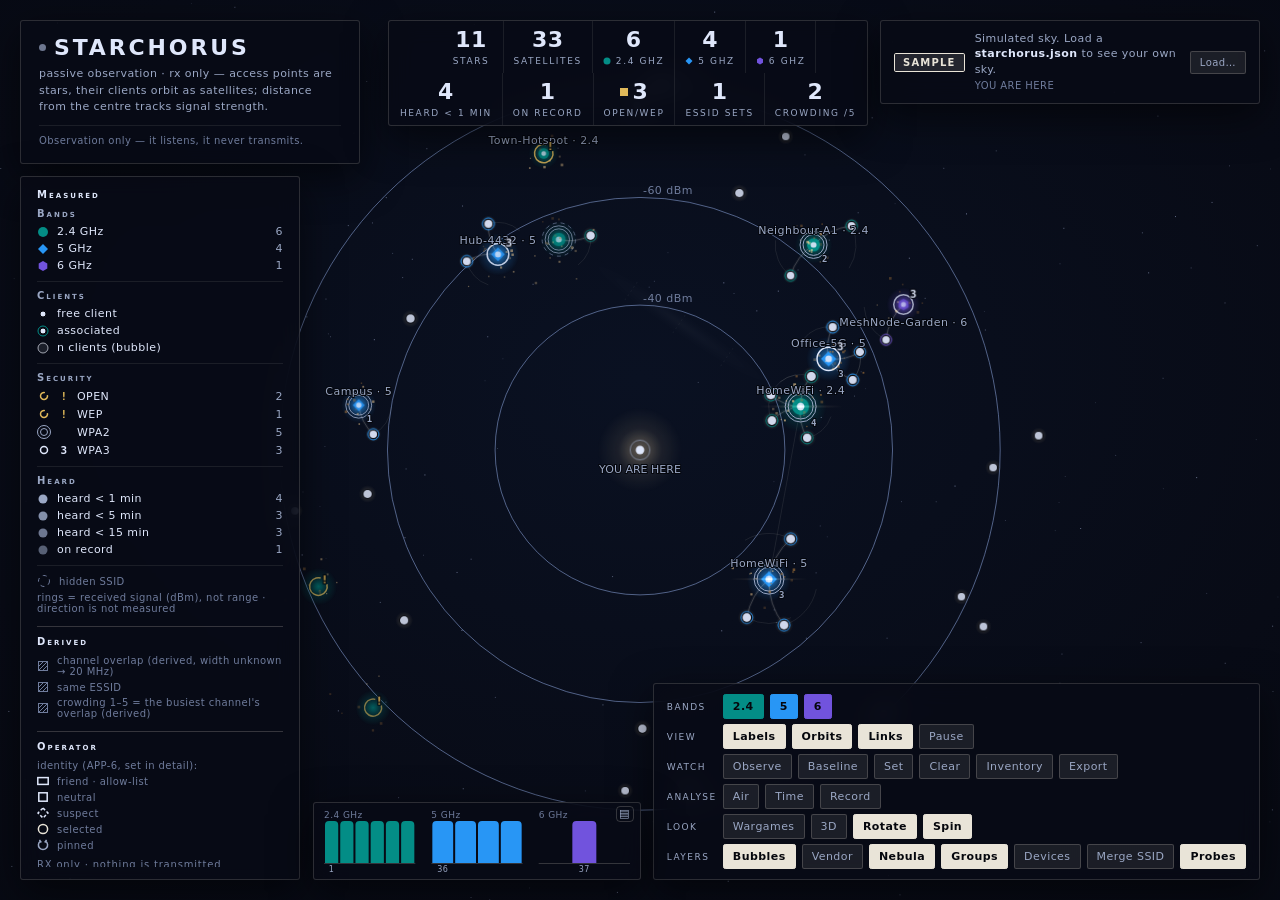
==== index.html @ a3c9177a "Starchorus 0.1.0 A strictly passive Wi-Fi observation tool for the Hak5 WiFi Pineapple Pager: the ra" ====
<!doctype html>
<!-- SPDX-License-Identifier: GPL-3.0-or-later -->
<meta charset="utf-8">
<title>Starchorus</title>
<meta name="robots" content="noindex">
<script>location.replace('starchorus.html' + location.search + location.hash);</script>
<meta http-equiv="refresh" content="0; url=starchorus.html">
<p>Starchorus → <a href="starchorus.html">starchorus.html</a></p>
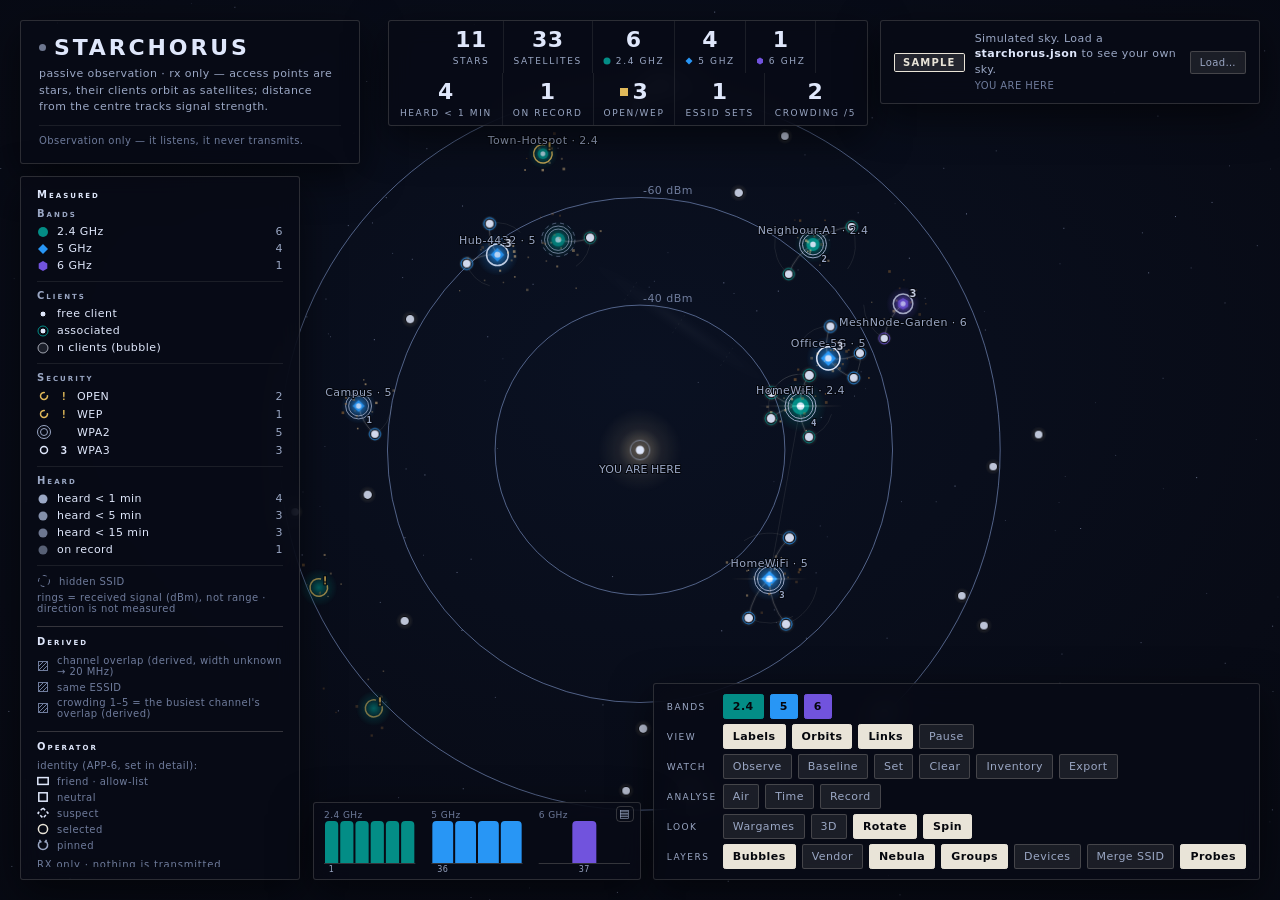
==== commit b9aab475: "Favicon: the mark, inline, so the page still fetches nothing else" ====
--- a/index.html
+++ b/index.html
@@ -1,6 +1,8 @@
 <!doctype html>
 <!-- SPDX-License-Identifier: GPL-3.0-or-later -->
 <meta charset="utf-8">
+<!-- favicon: inline, so the page still makes no request beyond starchorus.json -->
+<link rel="icon" type="image/svg+xml" href="data:image/svg+xml,%3Csvg xmlns='http://www.w3.org/2000/svg' viewBox='0 0 512 512' width='512' height='512'%3E%3Crect width='512' height='512' fill='#000'/%3E%3Cg stroke='#0f6b6b' stroke-width='4' opacity='.6'%3E%3Cline x1='48' y1='48' x2='464' y2='464'/%3E%3Cline x1='464' y1='48' x2='48' y2='464'/%3E%3Cline x1='256' y1='32' x2='256' y2='480'/%3E%3Cline x1='32' y1='256' x2='480' y2='256'/%3E%3C/g%3E%3Cg fill='none' stroke='#1fb8b0' stroke-width='6'%3E%3Ccircle cx='256' cy='256' r='82' opacity='.9'/%3E%3Ccircle cx='256' cy='256' r='148' opacity='.7'/%3E%3Ccircle cx='256' cy='256' r='212' opacity='.5'/%3E%3C/g%3E%3Cg fill='none' stroke-width='8' stroke-linejoin='round'%3E%3Ccircle cx='336' cy='206' r='20' stroke='#2ab42a'/%3E%3Cpath d='M324 206h24M336 194v24' stroke='#2ab42a'/%3E%3Cpath d='M156 330 l28 28 -28 28 -28 -28z' stroke='#6ad2f9'/%3E%3Cpath d='M396 84 l17 10 0 20 -17 10 -17 -10 0 -20z' stroke='#a06ad0'/%3E%3C/g%3E%3Cg stroke='#e8e8e8' stroke-width='4' fill='none' opacity='.8'%3E%3Cpath d='M354 224 L378 250'/%3E%3Cpath d='M134 352 L106 326'/%3E%3C/g%3E%3Ccircle cx='380' cy='252' r='8' fill='#e8e8e8'/%3E%3Ccircle cx='104' cy='324' r='8' fill='#e8e8e8'/%3E%3Ccircle cx='256' cy='256' r='26' fill='none' stroke='#ffffff' stroke-width='5' stroke-dasharray='8 6'/%3E%3Ccircle cx='256' cy='256' r='13' fill='#ffffff'/%3E%3C/svg%3E">
 <title>Starchorus</title>
 <meta name="robots" content="noindex">
 <script>location.replace('starchorus.html' + location.search + location.hash);</script>
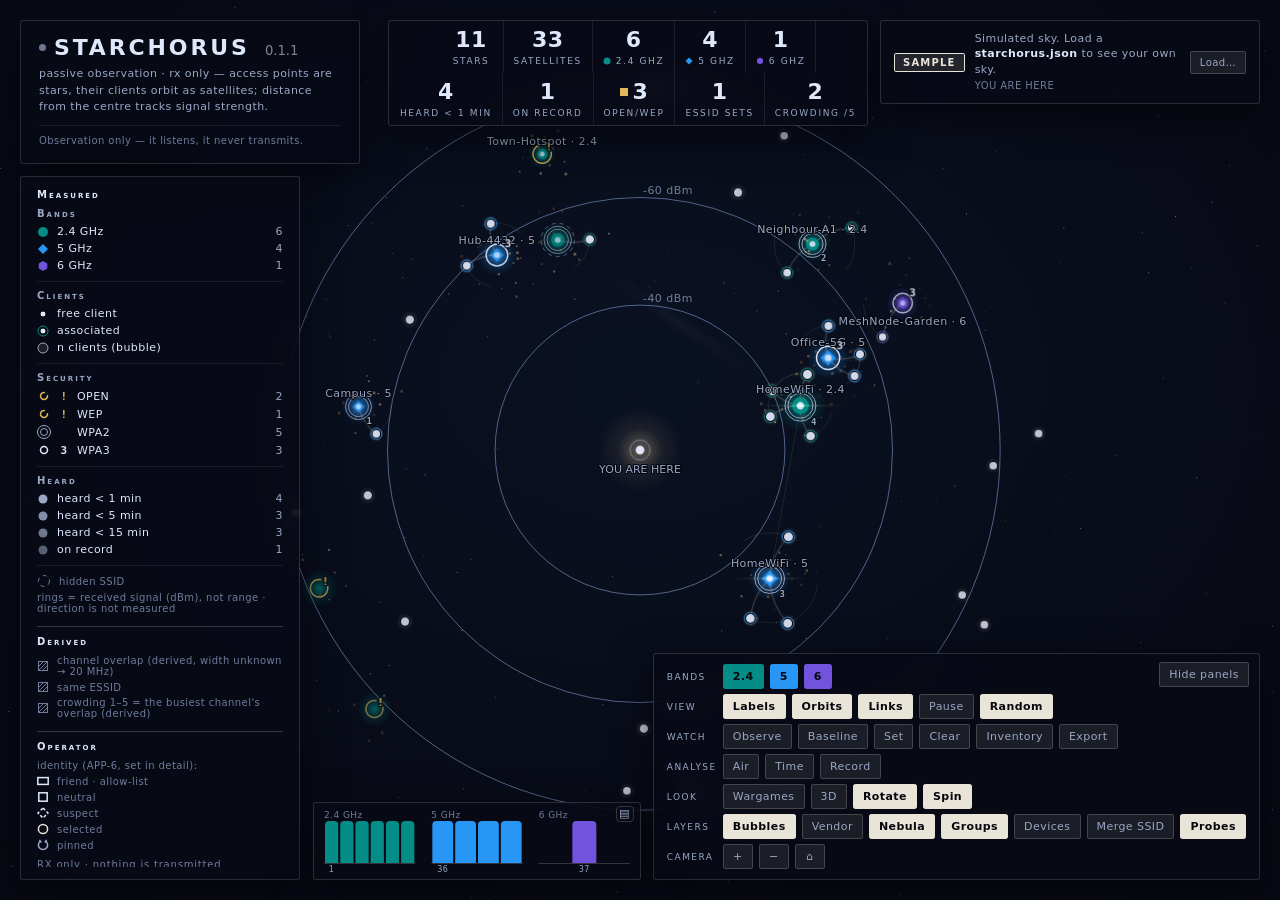
==== commit ca70552f: "Page: encode the hashes in the inline favicon URL so the icon is no longer cut Slimming round (slim-" ====
--- a/index.html
+++ b/index.html
@@ -2,7 +2,7 @@
 <!-- SPDX-License-Identifier: GPL-3.0-or-later -->
 <meta charset="utf-8">
 <!-- favicon: inline, so the page still makes no request beyond starchorus.json -->
-<link rel="icon" type="image/svg+xml" href="data:image/svg+xml,%3Csvg xmlns='http://www.w3.org/2000/svg' viewBox='0 0 512 512' width='512' height='512'%3E%3Crect width='512' height='512' fill='#000'/%3E%3Cg stroke='#0f6b6b' stroke-width='4' opacity='.6'%3E%3Cline x1='48' y1='48' x2='464' y2='464'/%3E%3Cline x1='464' y1='48' x2='48' y2='464'/%3E%3Cline x1='256' y1='32' x2='256' y2='480'/%3E%3Cline x1='32' y1='256' x2='480' y2='256'/%3E%3C/g%3E%3Cg fill='none' stroke='#1fb8b0' stroke-width='6'%3E%3Ccircle cx='256' cy='256' r='82' opacity='.9'/%3E%3Ccircle cx='256' cy='256' r='148' opacity='.7'/%3E%3Ccircle cx='256' cy='256' r='212' opacity='.5'/%3E%3C/g%3E%3Cg fill='none' stroke-width='8' stroke-linejoin='round'%3E%3Ccircle cx='336' cy='206' r='20' stroke='#2ab42a'/%3E%3Cpath d='M324 206h24M336 194v24' stroke='#2ab42a'/%3E%3Cpath d='M156 330 l28 28 -28 28 -28 -28z' stroke='#6ad2f9'/%3E%3Cpath d='M396 84 l17 10 0 20 -17 10 -17 -10 0 -20z' stroke='#a06ad0'/%3E%3C/g%3E%3Cg stroke='#e8e8e8' stroke-width='4' fill='none' opacity='.8'%3E%3Cpath d='M354 224 L378 250'/%3E%3Cpath d='M134 352 L106 326'/%3E%3C/g%3E%3Ccircle cx='380' cy='252' r='8' fill='#e8e8e8'/%3E%3Ccircle cx='104' cy='324' r='8' fill='#e8e8e8'/%3E%3Ccircle cx='256' cy='256' r='26' fill='none' stroke='#ffffff' stroke-width='5' stroke-dasharray='8 6'/%3E%3Ccircle cx='256' cy='256' r='13' fill='#ffffff'/%3E%3C/svg%3E">
+<link rel="icon" type="image/svg+xml" href="data:image/svg+xml,%3Csvg xmlns='http://www.w3.org/2000/svg' viewBox='0 0 512 512' width='512' height='512'%3E%3Crect width='512' height='512' fill='%23000'/%3E%3Cg stroke='%230f6b6b' stroke-width='4' opacity='.6'%3E%3Cline x1='48' y1='48' x2='464' y2='464'/%3E%3Cline x1='464' y1='48' x2='48' y2='464'/%3E%3Cline x1='256' y1='32' x2='256' y2='480'/%3E%3Cline x1='32' y1='256' x2='480' y2='256'/%3E%3C/g%3E%3Cg fill='none' stroke='%231fb8b0' stroke-width='6'%3E%3Ccircle cx='256' cy='256' r='82' opacity='.9'/%3E%3Ccircle cx='256' cy='256' r='148' opacity='.7'/%3E%3Ccircle cx='256' cy='256' r='212' opacity='.5'/%3E%3C/g%3E%3Cg fill='none' stroke-width='8' stroke-linejoin='round'%3E%3Ccircle cx='336' cy='206' r='20' stroke='%232ab42a'/%3E%3Cpath d='M324 206h24M336 194v24' stroke='%232ab42a'/%3E%3Cpath d='M156 330 l28 28 -28 28 -28 -28z' stroke='%236ad2f9'/%3E%3Cpath d='M396 84 l17 10 0 20 -17 10 -17 -10 0 -20z' stroke='%23a06ad0'/%3E%3C/g%3E%3Cg stroke='%23e8e8e8' stroke-width='4' fill='none' opacity='.8'%3E%3Cpath d='M354 224 L378 250'/%3E%3Cpath d='M134 352 L106 326'/%3E%3C/g%3E%3Ccircle cx='380' cy='252' r='8' fill='%23e8e8e8'/%3E%3Ccircle cx='104' cy='324' r='8' fill='%23e8e8e8'/%3E%3Ccircle cx='256' cy='256' r='26' fill='none' stroke='%23ffffff' stroke-width='5' stroke-dasharray='8 6'/%3E%3Ccircle cx='256' cy='256' r='13' fill='%23ffffff'/%3E%3C/svg%3E">
 <title>Starchorus</title>
 <meta name="robots" content="noindex">
 <script>location.replace('starchorus.html' + location.search + location.hash);</script>
